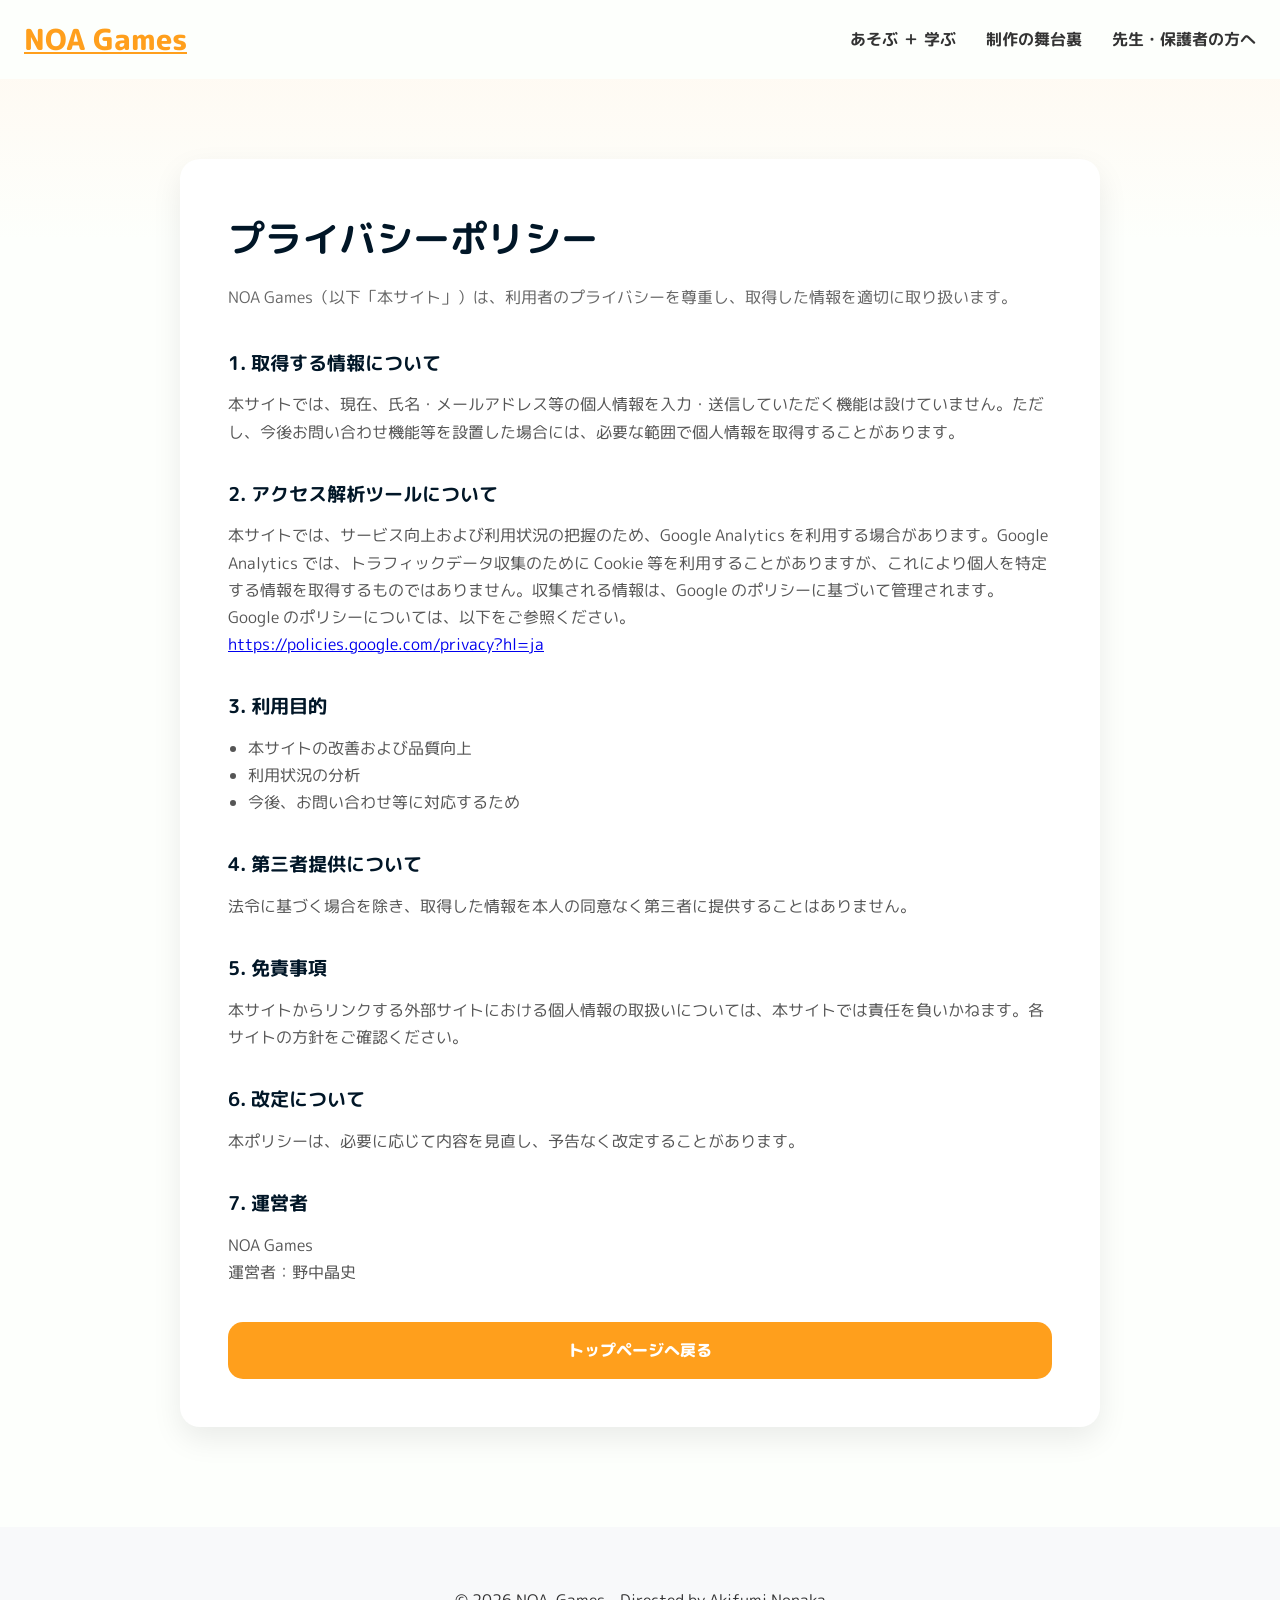
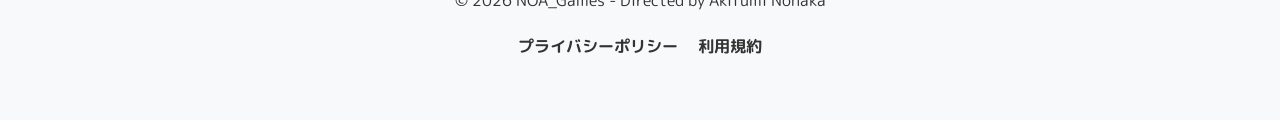
==== privacy.html @ 28409b8d "1" ====
<!DOCTYPE html>
<html lang="ja">
<head>
    <meta charset="UTF-8">
    <meta name="viewport" content="width=device-width, initial-scale=1.0">
    <title>プライバシーポリシー | NOA Games</title>
    <link rel="preconnect" href="https://fonts.googleapis.com">
    <link rel="preconnect" href="https://fonts.gstatic.com" crossorigin>
    <link href="https://fonts.googleapis.com/css2?family=M+PLUS+Rounded+1c:wght@400;700;800&display=swap" rel="stylesheet">
    <link rel="stylesheet" href="style.css">
</head>
<body class="policy-page">
    <header>
        <div class="header-container">
            <a href="index.html" class="logo">NOA Games</a>
            <nav>
                <ul>
                    <li><a href="index.html#games">あそぶ ＋ 学ぶ</a></li>
                    <li><a href="index.html#story">制作の舞台裏</a></li>
                    <li><a href="index.html#teachers">先生・保護者の方へ</a></li>
                </ul>
            </nav>
        </div>
    </header>

    <main class="policy-main">
        <div class="container">
            <article class="policy-card">
                <div class="policy-header">
                    <h1>プライバシーポリシー</h1>
                    <p>NOA Games（以下「本サイト」）は、利用者のプライバシーを尊重し、取得した情報を適切に取り扱います。</p>
                </div>

                <div class="policy-content">
                    <section>
                        <h2>1. 取得する情報について</h2>
                        <p>本サイトでは、現在、氏名・メールアドレス等の個人情報を入力・送信していただく機能は設けていません。ただし、今後お問い合わせ機能等を設置した場合には、必要な範囲で個人情報を取得することがあります。</p>
                    </section>

                    <section>
                        <h2>2. アクセス解析ツールについて</h2>
                        <p>本サイトでは、サービス向上および利用状況の把握のため、Google Analytics を利用する場合があります。Google Analytics では、トラフィックデータ収集のために Cookie 等を利用することがありますが、これにより個人を特定する情報を取得するものではありません。収集される情報は、Google のポリシーに基づいて管理されます。</p>
                        <p>Google のポリシーについては、以下をご参照ください。<br><a href="https://policies.google.com/privacy?hl=ja" target="_blank" rel="noopener">https://policies.google.com/privacy?hl=ja</a></p>
                    </section>

                    <section>
                        <h2>3. 利用目的</h2>
                        <ul>
                            <li>本サイトの改善および品質向上</li>
                            <li>利用状況の分析</li>
                            <li>今後、お問い合わせ等に対応するため</li>
                        </ul>
                    </section>

                    <section>
                        <h2>4. 第三者提供について</h2>
                        <p>法令に基づく場合を除き、取得した情報を本人の同意なく第三者に提供することはありません。</p>
                    </section>

                    <section>
                        <h2>5. 免責事項</h2>
                        <p>本サイトからリンクする外部サイトにおける個人情報の取扱いについては、本サイトでは責任を負いかねます。各サイトの方針をご確認ください。</p>
                    </section>

                    <section>
                        <h2>6. 改定について</h2>
                        <p>本ポリシーは、必要に応じて内容を見直し、予告なく改定することがあります。</p>
                    </section>

                    <section>
                        <h2>7. 運営者</h2>
                        <p>NOA Games<br>運営者：野中晶史</p>
                    </section>
                </div>

                <div class="policy-back">
                    <a href="index.html" class="play-btn">トップページへ戻る</a>
                </div>
            </article>
        </div>
    </main>

    <footer>
        <div class="container">
            <p>&copy; 2026 NOA_Games - Directed by Akifumi Nonaka</p>
            <div class="footer-links">
                <a href="privacy.html">プライバシーポリシー</a>
                <a href="terms.html">利用規約</a>
            </div>
        </div>
    </footer>
</body>
</html>
---- style.css ----
:root {
    --primary: #ff9f1c;
    --secondary: #2ec4b6;
    --accent: #e71d36;
    --dark: #011627;
    --light: #fdfffc;
    --gray: #f8f9fa;
    --text-main: #333;
    --rounded: 20px;
    --shadow: 0 12px 30px rgba(0,0,0,0.08);
}

* {
    margin: 0;
    padding: 0;
    box-sizing: border-box;
}

body {
    font-family: 'M PLUS Rounded 1c', sans-serif;
    color: var(--text-main);
    background-color: var(--light);
    line-height: 1.7;
}

.container {
    max-width: 1100px;
    margin: 0 auto;
    padding: 0 25px;
}

/* Header */
header {
    background: rgba(253, 255, 252, 0.95);
    padding: 15px 0;
    position: sticky;
    top: 0;
    z-index: 1000;
    backdrop-filter: blur(10px);
}

.header-container {
    display: flex;
    justify-content: space-between;
    align-items: center;
    padding: 0 24px;
}

.logo {
    font-weight: 800;
    font-size: 1.8rem;
    color: var(--primary);
}

nav ul {
    display: flex;
    list-style: none;
    gap: 30px;
}

nav a {
    text-decoration: none;
    color: var(--text-main);
    font-weight: 700;
}

/* Hero */
.hero {
    background: radial-gradient(circle at top right, #ff9a30, #ff9f1c);
    background-attachment: fixed;
    padding: 100px 20px;
    text-align: center;
    color: white;
    border-radius: 0 0 100px 100px;
    margin-bottom: 40px;
}

.hero-badge {
    background: rgba(255, 255, 255, 0.2);
    display: inline-block;
    padding: 5px 20px;
    border-radius: 50px;
    font-size: 0.8rem;
    font-weight: 700;
    margin-bottom: 20px;
}

.hero h2 {
    font-size: 3.5rem;
    margin-bottom: 25px;
    font-weight: 800;
}

/* Section General */
.section { padding: 100px 0; }
.section-title {
    text-align: center;
    font-size: 2.5rem;
    margin-bottom: 60px;
    font-weight: 800;
}

.alt-bg { background-color: var(--gray); }
.dark-bg { background-color: var(--dark); color: white; }
.dark-bg .section-title { color: white; }

/* Game Cards */
.game-grid {
    display: grid;
    grid-template-columns: repeat(auto-fit, minmax(320px, 1fr));
    gap: 40px;
}

.game-card {
    background: white;
    border-radius: var(--rounded);
    overflow: hidden;
    box-shadow: var(--shadow);
    transition: transform 0.4s;
    position: relative;
    border: 1px solid #eee;
}

.game-card.highlight { border: 3px solid var(--primary); }
.game-card:hover { transform: translateY(-15px); }

.game-badge {
    position: absolute;
    top: 20px;
    left: 20px;
    background: var(--dark);
    color: white;
    padding: 6px 16px;
    border-radius: 50px;
    font-size: 0.75rem;
    font-weight: 800;
    z-index: 10;
}

.game-thumb {
    aspect-ratio: 16 / 9;
    width: 100%;
    display: flex;
    align-items: center;
    justify-content: center;
    background-color: #eee;
}

.game-info { padding: 30px; }
.game-info h3 { margin-bottom: 12px; font-size: 1.4rem; }
.game-info p { color: #666; font-size: 0.95rem; margin-bottom: 25px; }

.play-btn {
    display: block;
    text-align: center;
    background: var(--primary);
    color: white;
    text-decoration: none;
    padding: 15px;
    border-radius: 15px;
    font-weight: 800;
}

/* Story/Data sections */
.story-item {
    display: grid;
    grid-template-columns: 1fr 1fr;
    gap: 60px;
    align-items: center;
}

.visual-card {
    background: white;
    padding: 40px;
    border-radius: var(--rounded);
    border: 2px dashed var(--primary);
    text-align: center;
    font-weight: 700;
    color: var(--primary);
}

footer { padding: 60px 0; text-align: center; background: var(--gray); }

.footer-links {
    margin-top: 18px;
    display: flex;
    justify-content: center;
    gap: 20px;
    flex-wrap: wrap;
}

.footer-links a {
    color: var(--text-main);
    text-decoration: none;
    font-weight: 700;
}

@media (max-width: 768px) {
    .hero h2 { font-size: 1.8rem; }
    .story-item { grid-template-columns: 1fr; }
    nav ul { display: none; }
}

/* Modal Styles */
.modal {
    display: none;
    position: fixed;
    z-index: 2000;
    left: 0;
    top: 0;
    width: 100%;
    height: 100%;
    background-color: rgba(0, 0, 0, 0.7);
    backdrop-filter: blur(5px);
}

.modal.show {
    display: flex;
    align-items: center;
    justify-content: center;
    animation: fadeIn 0.3s ease-out forwards;
}

@keyframes fadeIn {
    from { opacity: 0; }
    to { opacity: 1; }
}

.modal-content {
    background-color: var(--light);
    border-radius: var(--rounded);
    width: 90%;
    max-width: 600px;
    position: relative;
    box-shadow: var(--shadow);
    transform: translateY(20px);
    opacity: 0;
    animation: slideUp 0.4s ease-out 0.1s forwards;
    overflow: hidden;
}

@keyframes slideUp {
    from { transform: translateY(20px); opacity: 0; }
    to { transform: translateY(0); opacity: 1; }
}

.modal-body {
    padding: 40px;
    text-align: center;
}

.modal-body h2 {
    font-size: 1.8rem;
    margin-bottom: 20px;
    color: var(--dark);
}

.modal-img {
    width: 100%;
    height: auto;
    border-radius: 10px;
    margin-bottom: 20px;
    box-shadow: 0 4px 15px rgba(0,0,0,0.1);
}

.modal-body p {
    margin-bottom: 30px;
    font-size: 1rem;
    color: #555;
    text-align: left;
}

.play-btn.large {
    font-size: 1.1rem;
    padding: 18px 30px;
}

/* New Dashboard & Stats Styles */
.data-dashboard {
    background: rgba(255, 255, 255, 0.05);
    border-radius: var(--rounded);
    padding: 40px;
}

.dashboard-header {
    text-align: center;
    margin-bottom: 40px;
}

.dashboard-header h3 {
    font-size: 1.8rem;
    color: var(--primary);
    margin-bottom: 10px;
}

.dashboard-note {
    margin-top: 12px;
    font-size: 0.85rem;
    color: rgba(255, 255, 255, 0.65);
}

.stats-grid {
    display: grid;
    grid-template-columns: repeat(auto-fit, minmax(200px, 1fr));
    gap: 20px;
    margin-bottom: 40px;
}

.stat-box {
    background: rgba(255, 255, 255, 0.1);
    border-radius: 15px;
    padding: 25px 20px;
    text-align: center;
    border: 1px solid rgba(255, 255, 255, 0.2);
    transition: transform 0.3s;
}

.stat-box:hover {
    transform: translateY(-5px);
    background: rgba(255, 255, 255, 0.15);
}

.stat-value {
    font-size: 2.5rem;
    font-weight: 800;
    color: var(--primary);
    line-height: 1;
    margin-bottom: 10px;
}

.stat-value .unit {
    font-size: 1.2rem;
    margin-left: 5px;
}

.stat-label {
    font-size: 0.9rem;
    color: #ddd;
    line-height: 1.4;
}

/* Trend Graph */
.trend-section {
    display: grid;
    grid-template-columns: 1fr 1fr;
    gap: 40px;
    align-items: center;
    margin-bottom: 40px;
    padding: 30px;
    background: rgba(0, 0, 0, 0.2);
    border-radius: 15px;
}

.trend-text h4 {
    font-size: 1.4rem;
    color: var(--secondary);
    margin-bottom: 15px;
}

.trend-text p {
    color: #ccc;
    font-size: 0.95rem;
}

.line-chart {
    width: 100%;
    height: auto;
    overflow: visible;
}

.chart-line {
    stroke-dasharray: 1000;
    stroke-dashoffset: 1000;
    animation: dash 2s ease-out forwards;
}

@keyframes dash {
    to { stroke-dashoffset: 0; }
}

.chart-point {
    opacity: 0;
    animation: fadeIn 0.5s ease-out 1.5s forwards;
}

/* Roles Grid */
.games-roles h4 {
    font-size: 1.4rem;
    margin-bottom: 20px;
    text-align: center;
    color: var(--secondary);
}

.roles-grid {
    display: grid;
    grid-template-columns: repeat(auto-fit, minmax(280px, 1fr));
    gap: 20px;
}

.role-item {
    background: rgba(255, 255, 255, 0.05);
    padding: 25px;
    border-radius: 15px;
    border-left: 4px solid var(--secondary);
}

.role-item h5 {
    font-size: 1.1rem;
    margin-bottom: 10px;
    color: white;
}

.role-item p {
    font-size: 0.9rem;
    color: #ccc;
}

.role-item strong {
    color: var(--primary);
}

/* Concept Section */
.concept-grid {
    display: grid;
    grid-template-columns: repeat(auto-fit, minmax(300px, 1fr));
    gap: 30px;
}

.concept-card {
    background: white;
    color: var(--text-main);
    padding: 35px;
    border-radius: var(--rounded);
    box-shadow: 0 10px 30px rgba(0,0,0,0.5);
    position: relative;
    overflow: hidden;
}

.concept-card::before {
    content: '';
    position: absolute;
    top: 0;
    left: 0;
    width: 100%;
    height: 5px;
    background: var(--accent);
}

.concept-card h4 {
    font-size: 1.3rem;
    margin-bottom: 15px;
    color: var(--dark);
}

.concept-card p {
    font-size: 0.95rem;
    color: #555;
}

/* Text Highlight & Underline Utilities */
.text-highlight {
    background: linear-gradient(transparent 60%, rgba(255, 159, 28, 0.4) 60%);
    font-weight: 700;
    padding: 0 2px;
}

.underline-key {
    text-decoration: underline;
    text-decoration-color: var(--primary);
    text-decoration-thickness: 2px;
    text-underline-offset: 3px;
    font-weight: 700;
    color: white;
}

.underline-dark {
    text-decoration: underline;
    text-decoration-color: var(--accent);
    text-decoration-thickness: 2px;
    text-underline-offset: 3px;
    font-weight: 700;
}

/* Data List (trend section) */
.data-list {
    list-style: none;
    padding: 0;
    margin: 0;
    display: flex;
    flex-direction: column;
    gap: 10px;
}

.data-list li {
    color: #ccc;
    font-size: 0.95rem;
    padding-left: 18px;
    position: relative;
    line-height: 1.5;
}

.data-list li::before {
    content: '▸';
    position: absolute;
    left: 0;
    color: var(--primary);
    font-size: 0.85rem;
}

/* Role List */
.role-list {
    list-style: none;
    padding: 0;
    margin: 0;
    display: flex;
    flex-direction: column;
    gap: 8px;
}

.role-list li {
    font-size: 0.9rem;
    color: #ccc;
    padding-left: 16px;
    position: relative;
    line-height: 1.4;
}

.role-list li::before {
    content: '•';
    position: absolute;
    left: 0;
    color: var(--secondary);
    font-weight: 700;
}

.role-list strong {
    color: var(--primary);
}

/* Concept Card Lists */
.concept-lead {
    font-size: 0.95rem;
    color: #555;
    margin-bottom: 15px;
    line-height: 1.6;
}

.concept-list {
    list-style: none;
    padding: 0;
    margin: 0;
    display: flex;
    flex-direction: column;
    gap: 8px;
}

.concept-list li {
    font-size: 0.9rem;
    color: #555;
    padding-left: 20px;
    position: relative;
    line-height: 1.5;
    border-bottom: 1px solid #f0f0f0;
    padding-bottom: 8px;
}

.concept-list li:last-child {
    border-bottom: none;
    padding-bottom: 0;
}

.concept-list li::before {
    content: '✓';
    position: absolute;
    left: 0;
    color: var(--accent);
    font-weight: 700;
    font-size: 0.85rem;
}

.concept-list strong {
    color: var(--dark);
}

.profile-section {
    margin-top: 80px;
}

.profile-title {
    text-align: center;
    margin-bottom: 40px;
    font-size: 2rem;
    color: white;
}

.profile-card {
    display: grid;
    grid-template-columns: 320px 1fr;
    gap: 36px;
    align-items: center;
    background: white;
    border-radius: var(--rounded);
    padding: 36px;
    box-shadow: var(--shadow);
}

.profile-image-wrap {
    width: 100%;
}

.profile-image {
    width: 100%;
    display: block;
    border-radius: 18px;
    object-fit: cover;
    box-shadow: 0 10px 24px rgba(0, 0, 0, 0.12);
}

.profile-content h4 {
    font-size: 1.8rem;
    color: var(--dark);
    margin-bottom: 20px;
}

.profile-subtitle {
    font-size: 1.05rem;
    color: var(--dark);
    margin: 6px 0 14px;
}

.profile-list {
    list-style: none;
    padding: 0;
    margin: 0 0 24px;
    display: flex;
    flex-direction: column;
    gap: 10px;
}

.profile-list li {
    color: #555;
    line-height: 1.7;
    padding-left: 18px;
    position: relative;
}

.profile-list li::before {
    content: '•';
    position: absolute;
    left: 0;
    color: var(--primary);
    font-weight: 700;
}

.profile-link {
    display: inline-block;
    background: var(--primary);
    color: white;
    text-decoration: none;
    padding: 14px 24px;
    border-radius: 14px;
    font-weight: 800;
}

.policy-page {
    background: linear-gradient(180deg, #fff8ef 0%, #fdfffc 240px);
    min-height: 100vh;
}

.policy-main {
    padding: 80px 0 100px;
}

.policy-card {
    max-width: 920px;
    margin: 0 auto;
    background: white;
    border-radius: var(--rounded);
    box-shadow: var(--shadow);
    padding: 48px;
}

.policy-header {
    margin-bottom: 36px;
}

.policy-header h1 {
    font-size: 2.3rem;
    color: var(--dark);
    margin-bottom: 14px;
}

.policy-header p {
    color: #666;
}

.policy-content section + section {
    margin-top: 32px;
}

.policy-content h2 {
    font-size: 1.2rem;
    color: var(--dark);
    margin-bottom: 12px;
}

.policy-content p,
.policy-content li {
    color: #555;
}

.policy-content ul {
    margin: 12px 0 0 20px;
}

.policy-back {
    margin-top: 36px;
}

@media (max-width: 768px) {
    .trend-section {
        grid-template-columns: 1fr;
    }

    .profile-card {
        grid-template-columns: 1fr;
        padding: 28px;
    }

    .policy-main {
        padding: 60px 0 80px;
    }

    .policy-card {
        padding: 30px 24px;
    }

    .policy-header h1 {
        font-size: 1.8rem;
    }
}
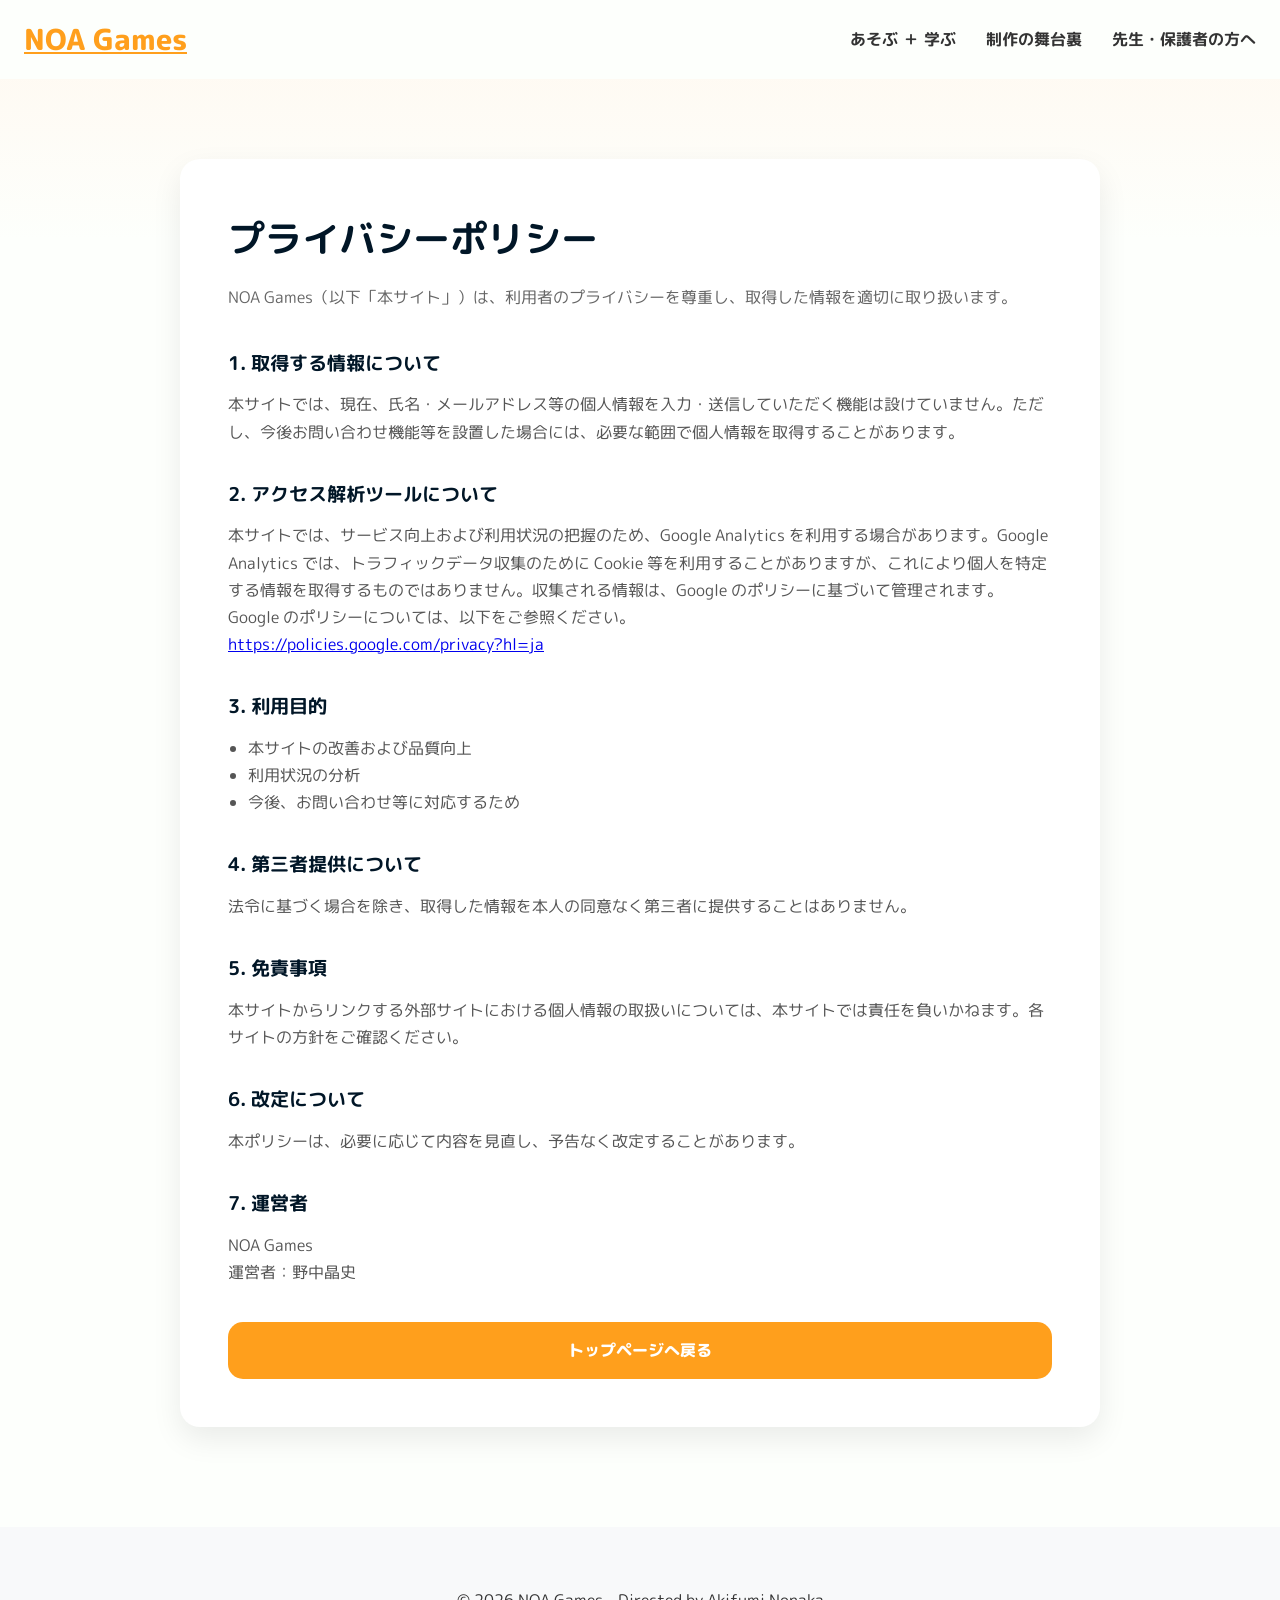
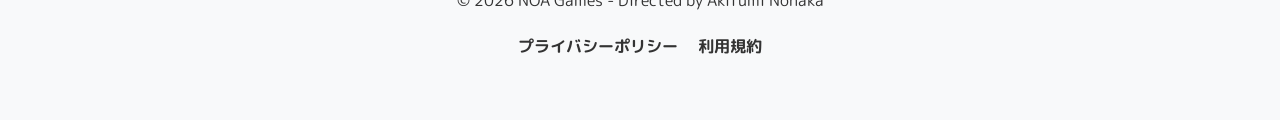
==== commit 52ed8dad: "1" ====
--- a/privacy.html
+++ b/privacy.html
@@ -82,7 +82,7 @@
 
     <footer>
         <div class="container">
-            <p>&copy; 2026 NOA_Games - Directed by Akifumi Nonaka</p>
+            <p>&copy; 2026 NOA Games - Directed by Akifumi Nonaka</p>
             <div class="footer-links">
                 <a href="privacy.html">プライバシーポリシー</a>
                 <a href="terms.html">利用規約</a>
--- a/style.css
+++ b/style.css
@@ -179,6 +179,19 @@
     color: var(--primary);
 }
 
+.story-image-card {
+    background: white;
+    padding: 14px;
+    border-radius: var(--rounded);
+    box-shadow: var(--shadow);
+}
+
+.story-image {
+    display: block;
+    width: 100%;
+    border-radius: 14px;
+}
+
 footer { padding: 60px 0; text-align: center; background: var(--gray); }
 
 .footer-links {
